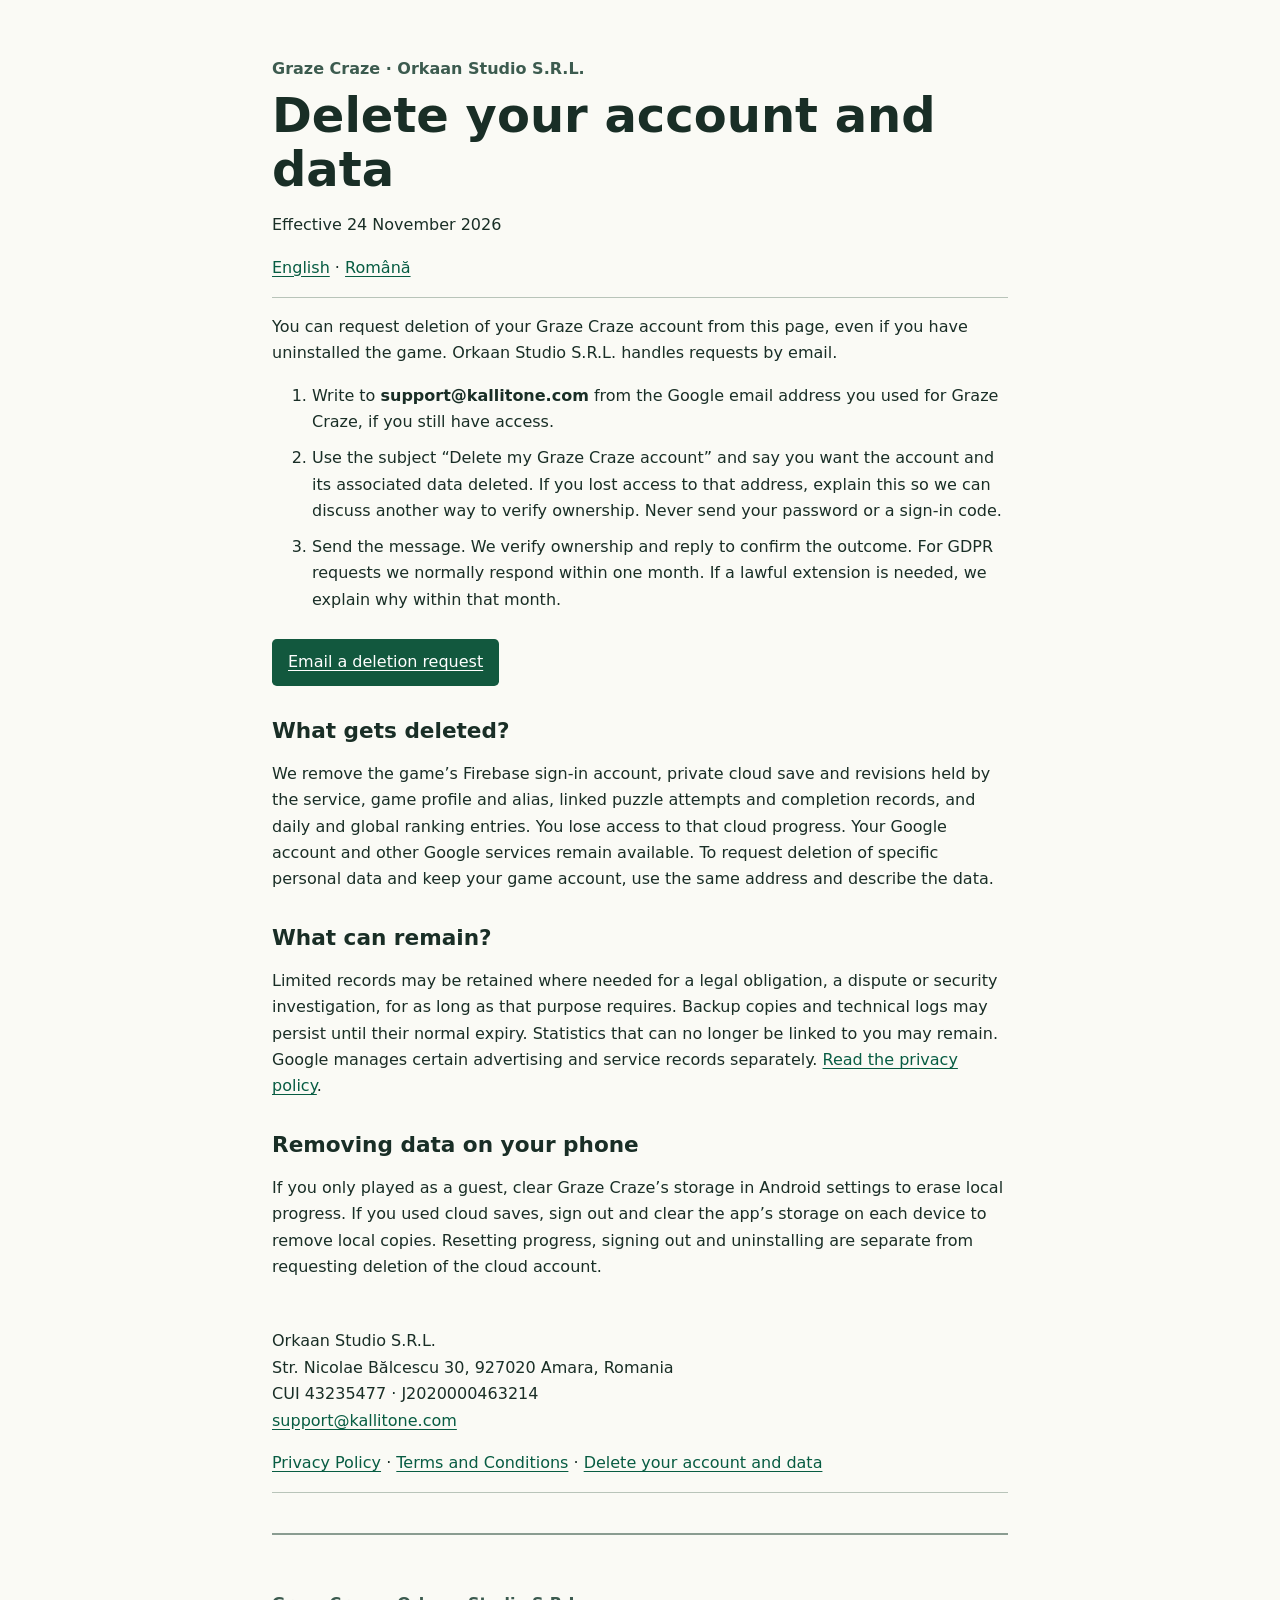
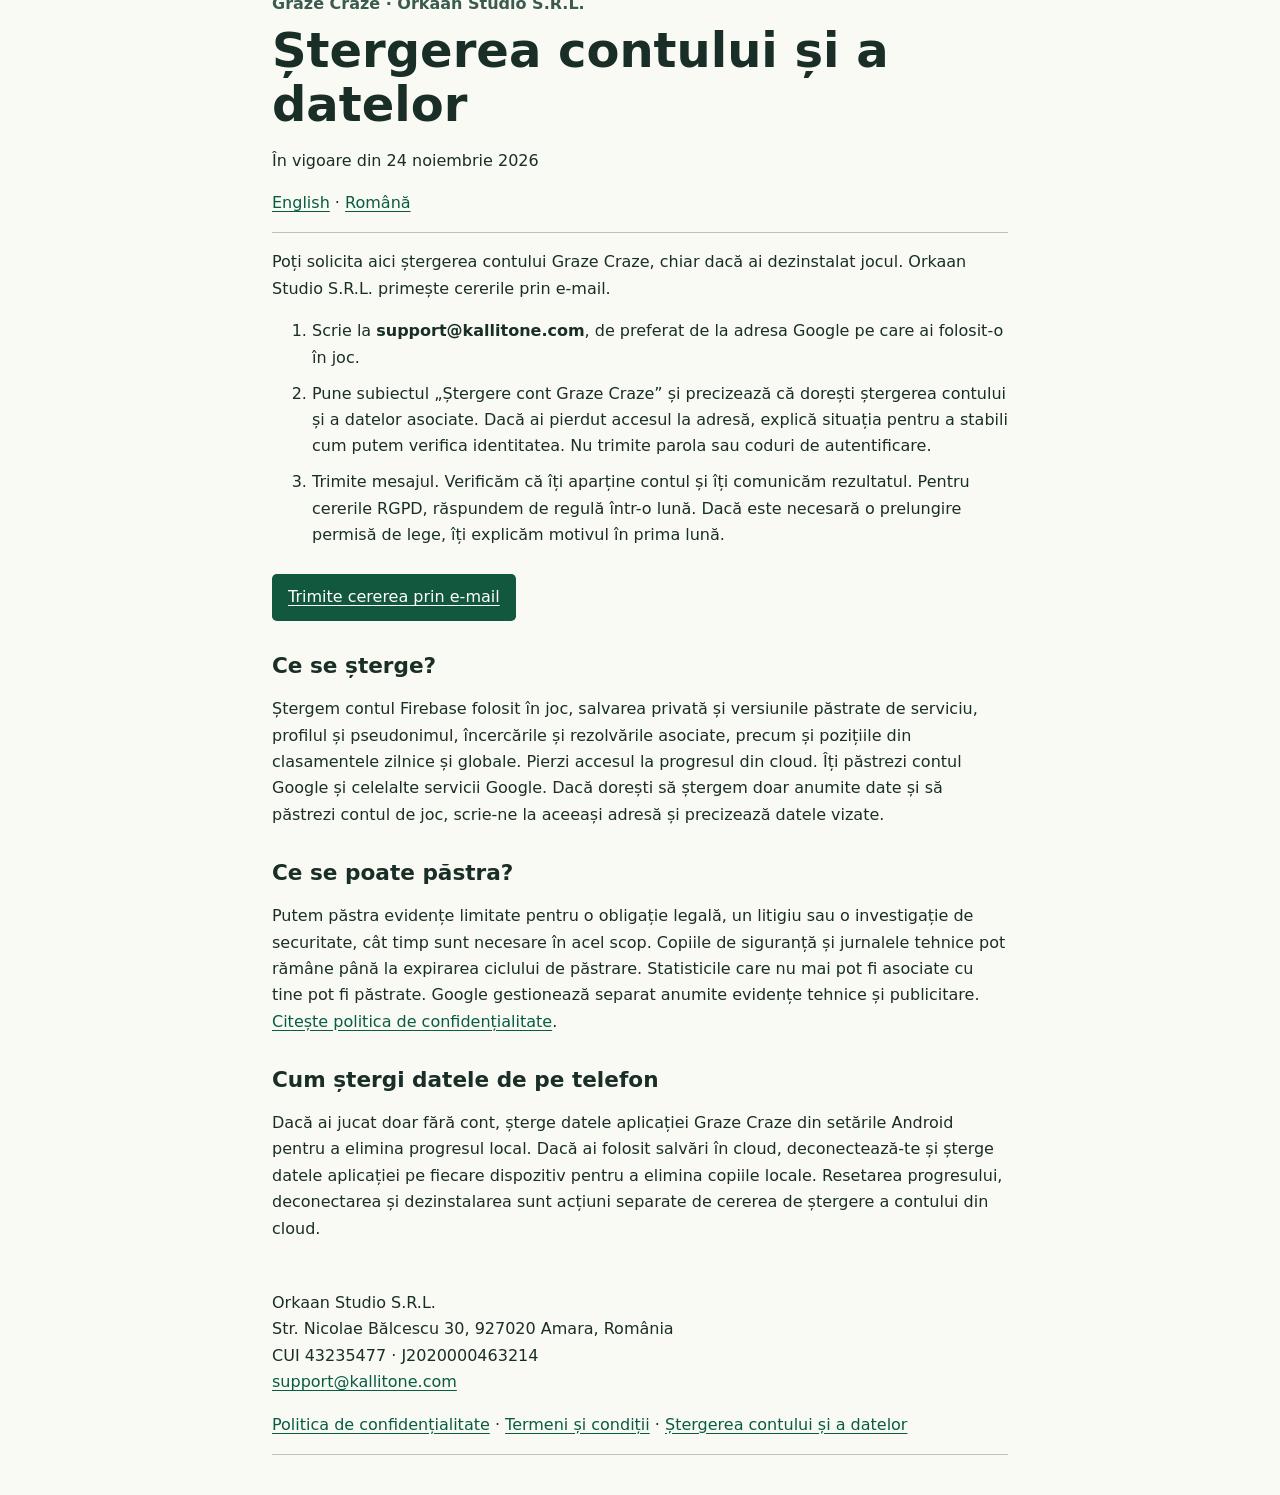
==== graze-craze-legal/delete-account.html @ 272630bd "Add bilingual privacy, terms and account deletion pages for Graze Craze" ====
<!doctype html>
<html lang="en"><head><meta charset="utf-8"><meta name="viewport" content="width=device-width, initial-scale=1"><title>Delete your account and data | Graze Craze</title><link rel="stylesheet" href="legal.css"></head><body><main><article lang="en" id="en"><header><span>Graze Craze · Orkaan Studio S.R.L.</span><h1>Delete your account and data</h1><p>Effective 24 November 2026</p><nav aria-label="Language"><a href="#en" lang="en">English</a> · <a href="#ro" lang="ro">Română</a></nav></header><p>You can request deletion of your Graze Craze account from this page, even if you have uninstalled the game. Orkaan Studio S.R.L. handles requests by email.</p><ol><li>Write to <strong>support@kallitone.com</strong> from the Google email address you used for Graze Craze, if you still have access.</li><li>Use the subject “Delete my Graze Craze account” and say you want the account and its associated data deleted. If you lost access to that address, explain this so we can discuss another way to verify ownership. Never send your password or a sign-in code.</li><li>Send the message. We verify ownership and reply to confirm the outcome. For GDPR requests we normally respond within one month. If a lawful extension is needed, we explain why within that month.</li></ol><p><a class="button" href="mailto:support@kallitone.com?subject=Delete%20my%20Graze%20Craze%20account&amp;body=Please%20delete%20my%20Graze%20Craze%20account%20and%20its%20associated%20data.">Email a deletion request</a></p>
<h2>What gets deleted?</h2><p>We remove the game’s Firebase sign-in account, private cloud save and revisions held by the service, game profile and alias, linked puzzle attempts and completion records, and daily and global ranking entries. You lose access to that cloud progress. Your Google account and other Google services remain available. To request deletion of specific personal data and keep your game account, use the same address and describe the data.</p>
<h2>What can remain?</h2><p>Limited records may be retained where needed for a legal obligation, a dispute or security investigation, for as long as that purpose requires. Backup copies and technical logs may persist until their normal expiry. Statistics that can no longer be linked to you may remain. Google manages certain advertising and service records separately. <a href="privacy.html">Read the privacy policy</a>.</p>
<h2>Removing data on your phone</h2><p>If you only played as a guest, clear Graze Craze’s storage in Android settings to erase local progress. If you used cloud saves, sign out and clear the app’s storage on each device to remove local copies. Resetting progress, signing out and uninstalling are separate from requesting deletion of the cloud account.</p><footer><address>Orkaan Studio S.R.L.<br>Str. Nicolae Bălcescu 30, 927020 Amara, Romania<br>CUI 43235477 · J2020000463214<br><a href="mailto:support@kallitone.com">support@kallitone.com</a></address><nav aria-label="Documents"><a href="privacy.html">Privacy Policy</a> · <a href="terms.html">Terms and Conditions</a> · <a href="delete-account.html">Delete your account and data</a></nav></footer></article>
<article lang="ro" id="ro"><header><span>Graze Craze · Orkaan Studio S.R.L.</span><h1>Ștergerea contului și a datelor</h1><p>În vigoare din 24 noiembrie 2026</p><nav aria-label="Limbă"><a href="#en" lang="en">English</a> · <a href="#ro" lang="ro">Română</a></nav></header><p>Poți solicita aici ștergerea contului Graze Craze, chiar dacă ai dezinstalat jocul. Orkaan Studio S.R.L. primește cererile prin e-mail.</p><ol><li>Scrie la <strong>support@kallitone.com</strong>, de preferat de la adresa Google pe care ai folosit-o în joc.</li><li>Pune subiectul „Ștergere cont Graze Craze” și precizează că dorești ștergerea contului și a datelor asociate. Dacă ai pierdut accesul la adresă, explică situația pentru a stabili cum putem verifica identitatea. Nu trimite parola sau coduri de autentificare.</li><li>Trimite mesajul. Verificăm că îți aparține contul și îți comunicăm rezultatul. Pentru cererile RGPD, răspundem de regulă într-o lună. Dacă este necesară o prelungire permisă de lege, îți explicăm motivul în prima lună.</li></ol><p><a class="button" href="mailto:support@kallitone.com?subject=%C8%98tergere%20cont%20Graze%20Craze&amp;body=Solicit%20%C8%99tergerea%20contului%20meu%20Graze%20Craze%20%C8%99i%20a%20datelor%20asociate.">Trimite cererea prin e-mail</a></p>
<h2>Ce se șterge?</h2><p>Ștergem contul Firebase folosit în joc, salvarea privată și versiunile păstrate de serviciu, profilul și pseudonimul, încercările și rezolvările asociate, precum și pozițiile din clasamentele zilnice și globale. Pierzi accesul la progresul din cloud. Îți păstrezi contul Google și celelalte servicii Google. Dacă dorești să ștergem doar anumite date și să păstrezi contul de joc, scrie-ne la aceeași adresă și precizează datele vizate.</p>
<h2>Ce se poate păstra?</h2><p>Putem păstra evidențe limitate pentru o obligație legală, un litigiu sau o investigație de securitate, cât timp sunt necesare în acel scop. Copiile de siguranță și jurnalele tehnice pot rămâne până la expirarea ciclului de păstrare. Statisticile care nu mai pot fi asociate cu tine pot fi păstrate. Google gestionează separat anumite evidențe tehnice și publicitare. <a href="privacy.html#ro">Citește politica de confidențialitate</a>.</p>
<h2>Cum ștergi datele de pe telefon</h2><p>Dacă ai jucat doar fără cont, șterge datele aplicației Graze Craze din setările Android pentru a elimina progresul local. Dacă ai folosit salvări în cloud, deconectează-te și șterge datele aplicației pe fiecare dispozitiv pentru a elimina copiile locale. Resetarea progresului, deconectarea și dezinstalarea sunt acțiuni separate de cererea de ștergere a contului din cloud.</p><footer><address>Orkaan Studio S.R.L.<br>Str. Nicolae Bălcescu 30, 927020 Amara, România<br>CUI 43235477 · J2020000463214<br><a href="mailto:support@kallitone.com">support@kallitone.com</a></address><nav aria-label="Documente"><a href="privacy.html#ro">Politica de confidențialitate</a> · <a href="terms.html#ro">Termeni și condiții</a> · <a href="delete-account.html#ro">Ștergerea contului și a datelor</a></nav></footer></article></main></body></html>
---- graze-craze-legal/legal.css ----
:root { color-scheme: light; font: 100%/1.65 system-ui, sans-serif; color: #192e26; background: #fafaf5; }
body { margin: 0; }
main { max-width: 46rem; padding: 0 1.25rem; margin: auto; }
article { padding: 2.5rem 0; }
article + article { border-top: 2px solid #8a9c91; }
header, footer { padding: 1rem 0; border-bottom: 1px solid #b8c4b9; }
header span { color: #3c5b4f; font-weight: 600; }
h1 { font-size: clamp(2rem, 6vw, 3rem); margin: .4rem 0; line-height: 1.12; }
h2 { font-size: 1.35rem; margin: 2rem 0 .5rem; line-height: 1.25; }
a { color: #075c42; text-underline-offset: .18em; }
a:focus-visible { outline: 3px solid #a65508; outline-offset: 3px; }
li { padding-bottom: .6rem; }
.button { display: inline-block; background: #12583e; color: white; padding: .65rem 1rem; border-radius: .3rem; }
address { font-style: normal; margin: 1rem 0; }
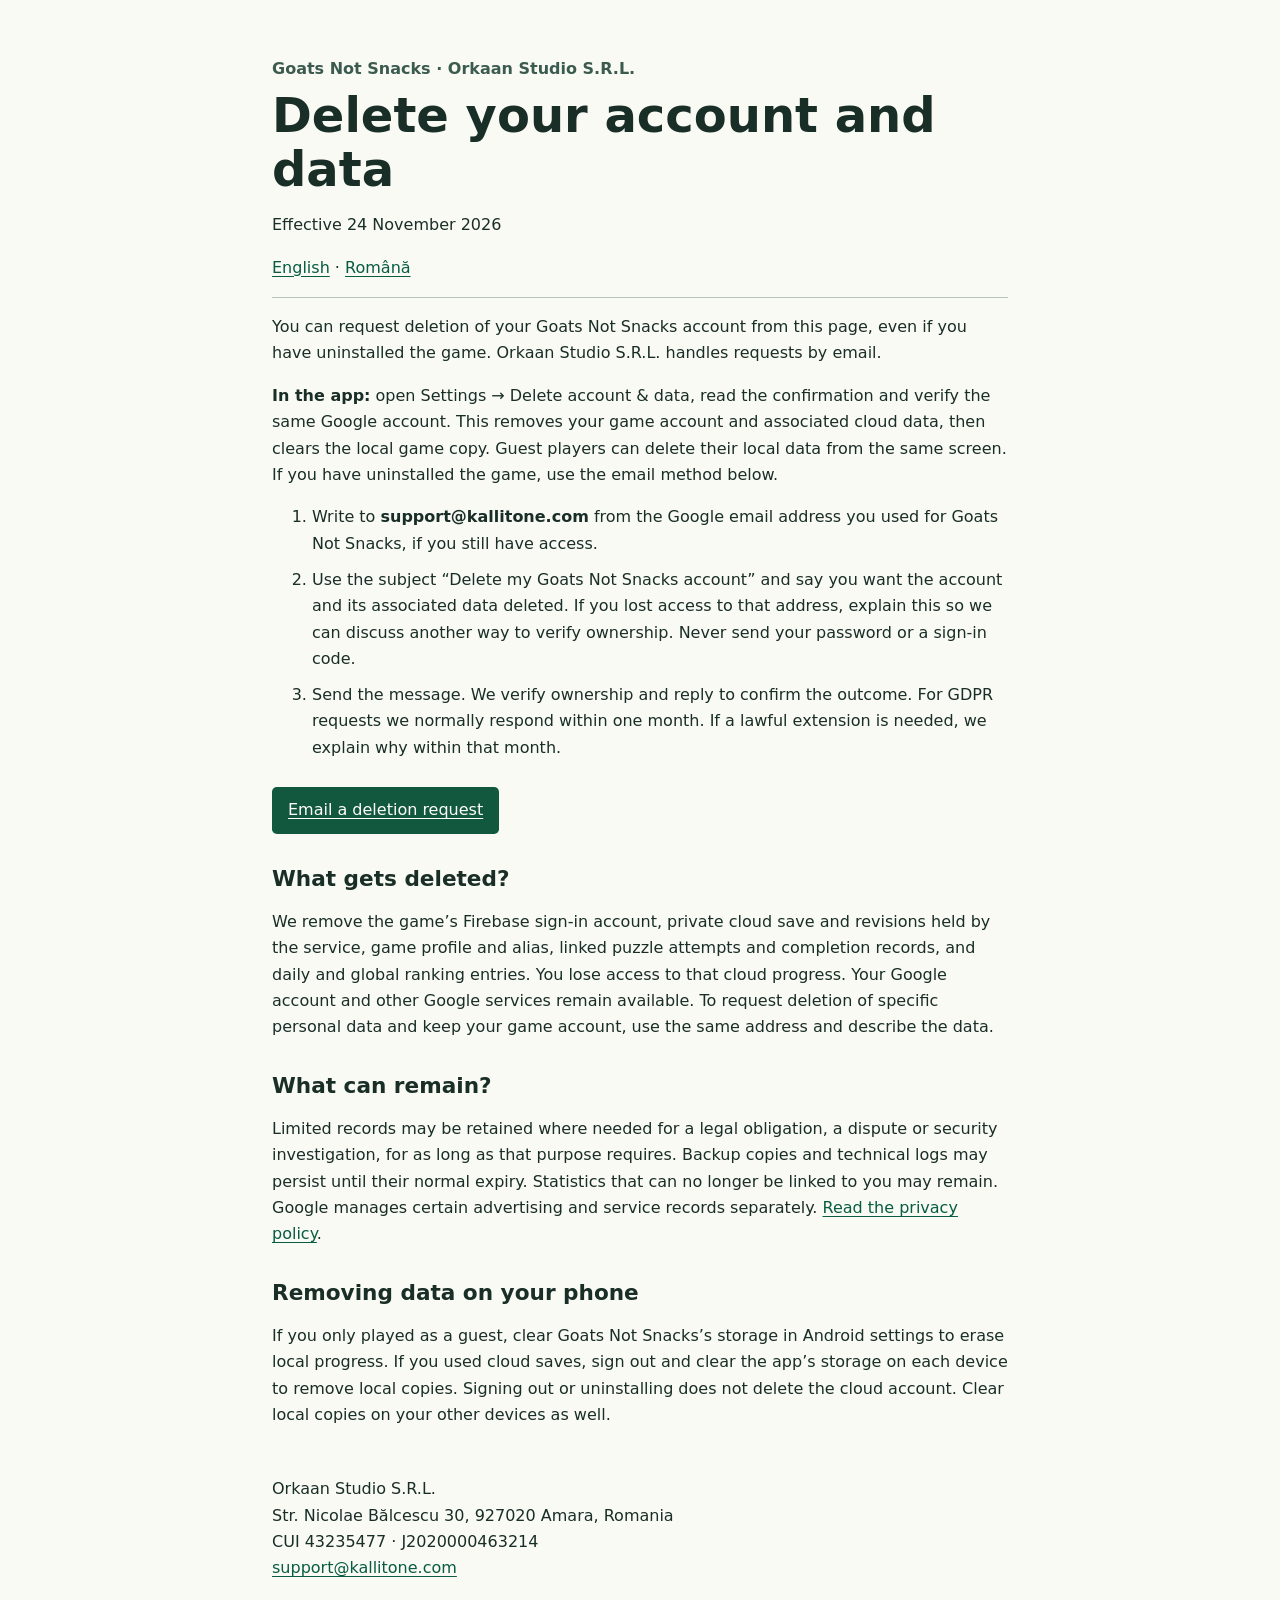
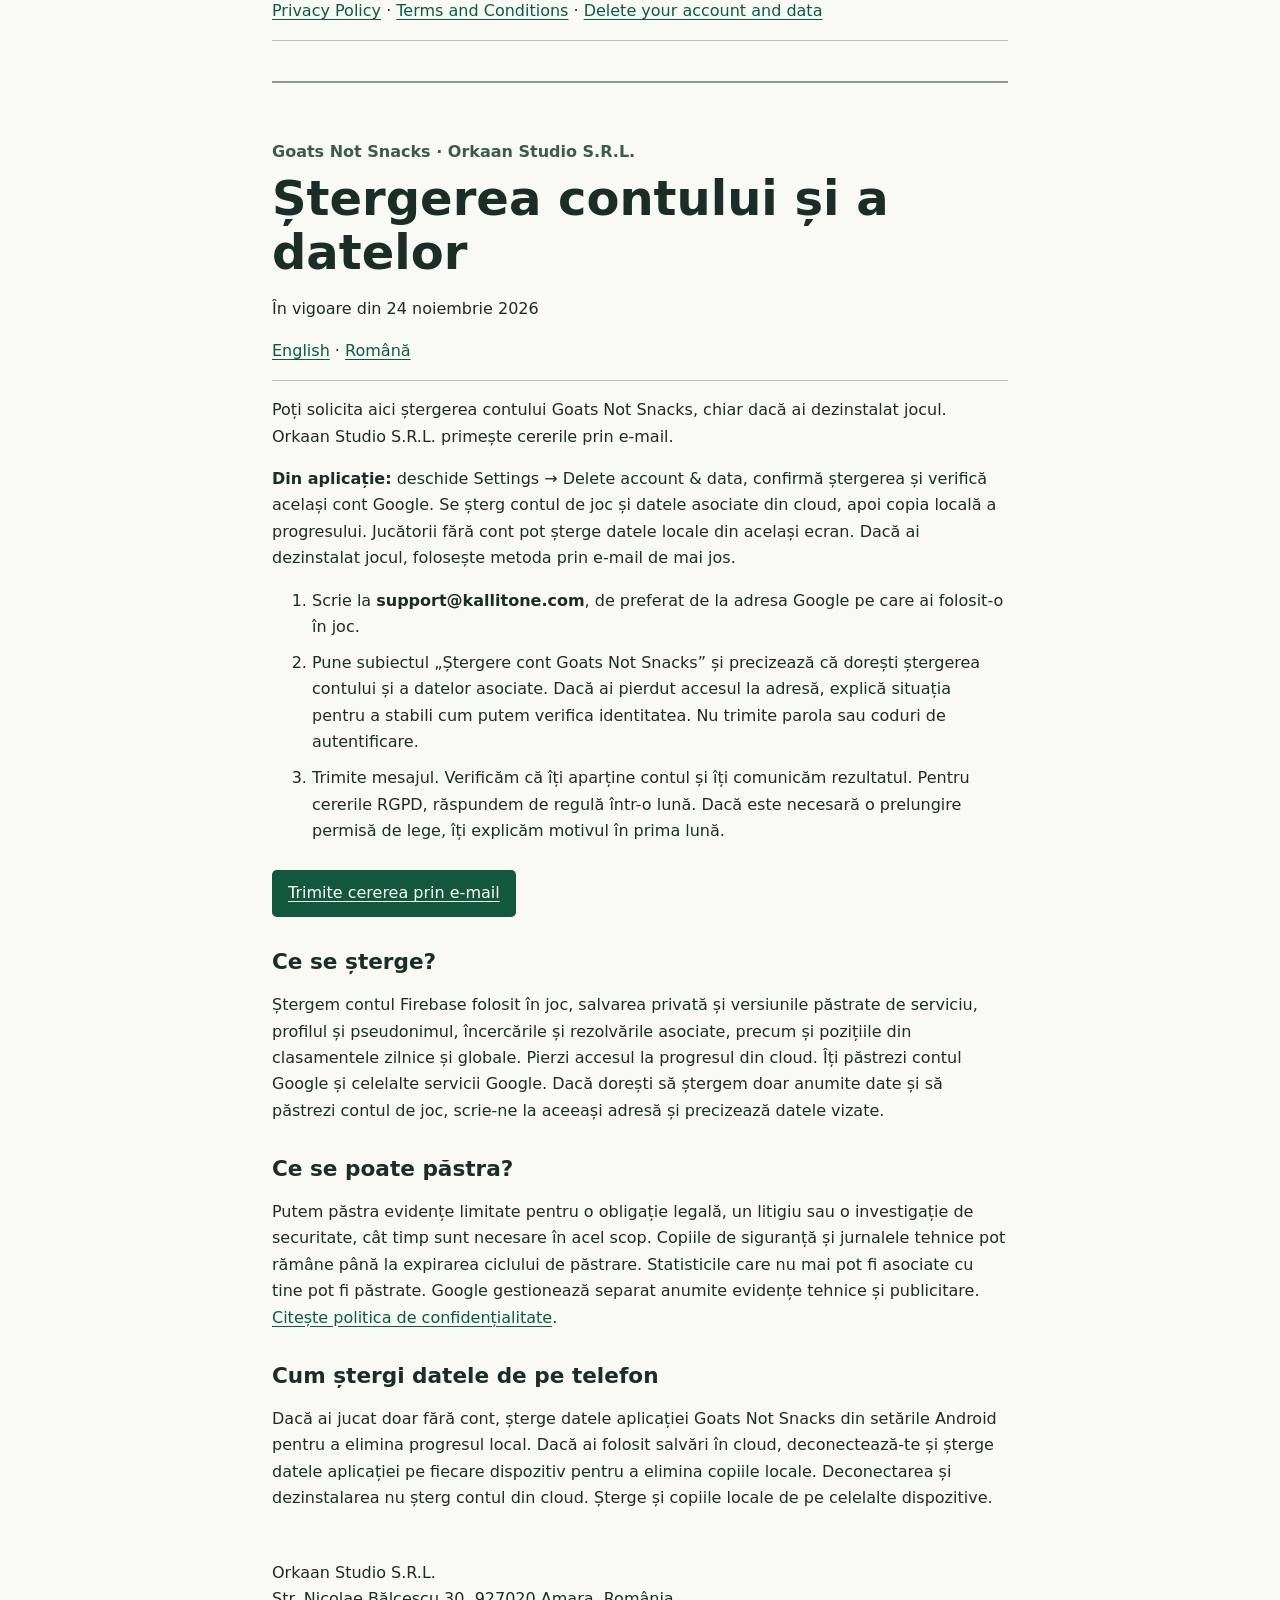
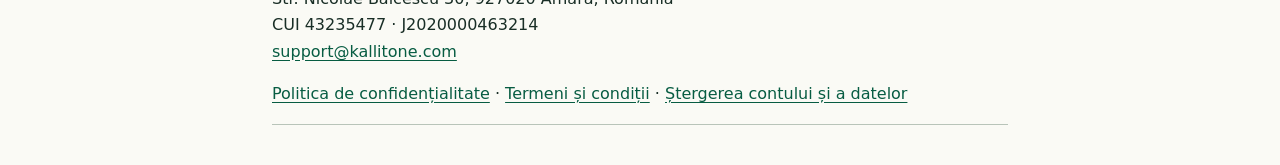
==== commit fd797076: "Rename Graze Craze policies to Goats Not Snacks Keep existing public policy URLs. Document confirmed" ====
--- a/graze-craze-legal/delete-account.html
+++ b/graze-craze-legal/delete-account.html
@@ -1,9 +1,9 @@
 <!doctype html>
-<html lang="en"><head><meta charset="utf-8"><meta name="viewport" content="width=device-width, initial-scale=1"><title>Delete your account and data | Graze Craze</title><link rel="stylesheet" href="legal.css"></head><body><main><article lang="en" id="en"><header><span>Graze Craze · Orkaan Studio S.R.L.</span><h1>Delete your account and data</h1><p>Effective 24 November 2026</p><nav aria-label="Language"><a href="#en" lang="en">English</a> · <a href="#ro" lang="ro">Română</a></nav></header><p>You can request deletion of your Graze Craze account from this page, even if you have uninstalled the game. Orkaan Studio S.R.L. handles requests by email.</p><ol><li>Write to <strong>support@kallitone.com</strong> from the Google email address you used for Graze Craze, if you still have access.</li><li>Use the subject “Delete my Graze Craze account” and say you want the account and its associated data deleted. If you lost access to that address, explain this so we can discuss another way to verify ownership. Never send your password or a sign-in code.</li><li>Send the message. We verify ownership and reply to confirm the outcome. For GDPR requests we normally respond within one month. If a lawful extension is needed, we explain why within that month.</li></ol><p><a class="button" href="mailto:support@kallitone.com?subject=Delete%20my%20Graze%20Craze%20account&amp;body=Please%20delete%20my%20Graze%20Craze%20account%20and%20its%20associated%20data.">Email a deletion request</a></p>
+<html lang="en"><head><meta charset="utf-8"><meta name="viewport" content="width=device-width, initial-scale=1"><title>Delete your account and data | Goats Not Snacks</title><link rel="stylesheet" href="legal.css"></head><body><main><article lang="en" id="en"><header><span>Goats Not Snacks · Orkaan Studio S.R.L.</span><h1>Delete your account and data</h1><p>Effective 24 November 2026</p><nav aria-label="Language"><a href="#en" lang="en">English</a> · <a href="#ro" lang="ro">Română</a></nav></header><p>You can request deletion of your Goats Not Snacks account from this page, even if you have uninstalled the game. Orkaan Studio S.R.L. handles requests by email.</p><p><strong>In the app:</strong> open Settings → Delete account &amp; data, read the confirmation and verify the same Google account. This removes your game account and associated cloud data, then clears the local game copy. Guest players can delete their local data from the same screen. If you have uninstalled the game, use the email method below.</p><ol><li>Write to <strong>support@kallitone.com</strong> from the Google email address you used for Goats Not Snacks, if you still have access.</li><li>Use the subject “Delete my Goats Not Snacks account” and say you want the account and its associated data deleted. If you lost access to that address, explain this so we can discuss another way to verify ownership. Never send your password or a sign-in code.</li><li>Send the message. We verify ownership and reply to confirm the outcome. For GDPR requests we normally respond within one month. If a lawful extension is needed, we explain why within that month.</li></ol><p><a class="button" href="mailto:support@kallitone.com?subject=Delete%20my%20Goats%20Not%20Snacks%20account&amp;body=Please%20delete%20my%20Goats%20Not%20Snacks%20account%20and%20its%20associated%20data.">Email a deletion request</a></p>
 <h2>What gets deleted?</h2><p>We remove the game’s Firebase sign-in account, private cloud save and revisions held by the service, game profile and alias, linked puzzle attempts and completion records, and daily and global ranking entries. You lose access to that cloud progress. Your Google account and other Google services remain available. To request deletion of specific personal data and keep your game account, use the same address and describe the data.</p>
 <h2>What can remain?</h2><p>Limited records may be retained where needed for a legal obligation, a dispute or security investigation, for as long as that purpose requires. Backup copies and technical logs may persist until their normal expiry. Statistics that can no longer be linked to you may remain. Google manages certain advertising and service records separately. <a href="privacy.html">Read the privacy policy</a>.</p>
-<h2>Removing data on your phone</h2><p>If you only played as a guest, clear Graze Craze’s storage in Android settings to erase local progress. If you used cloud saves, sign out and clear the app’s storage on each device to remove local copies. Resetting progress, signing out and uninstalling are separate from requesting deletion of the cloud account.</p><footer><address>Orkaan Studio S.R.L.<br>Str. Nicolae Bălcescu 30, 927020 Amara, Romania<br>CUI 43235477 · J2020000463214<br><a href="mailto:support@kallitone.com">support@kallitone.com</a></address><nav aria-label="Documents"><a href="privacy.html">Privacy Policy</a> · <a href="terms.html">Terms and Conditions</a> · <a href="delete-account.html">Delete your account and data</a></nav></footer></article>
-<article lang="ro" id="ro"><header><span>Graze Craze · Orkaan Studio S.R.L.</span><h1>Ștergerea contului și a datelor</h1><p>În vigoare din 24 noiembrie 2026</p><nav aria-label="Limbă"><a href="#en" lang="en">English</a> · <a href="#ro" lang="ro">Română</a></nav></header><p>Poți solicita aici ștergerea contului Graze Craze, chiar dacă ai dezinstalat jocul. Orkaan Studio S.R.L. primește cererile prin e-mail.</p><ol><li>Scrie la <strong>support@kallitone.com</strong>, de preferat de la adresa Google pe care ai folosit-o în joc.</li><li>Pune subiectul „Ștergere cont Graze Craze” și precizează că dorești ștergerea contului și a datelor asociate. Dacă ai pierdut accesul la adresă, explică situația pentru a stabili cum putem verifica identitatea. Nu trimite parola sau coduri de autentificare.</li><li>Trimite mesajul. Verificăm că îți aparține contul și îți comunicăm rezultatul. Pentru cererile RGPD, răspundem de regulă într-o lună. Dacă este necesară o prelungire permisă de lege, îți explicăm motivul în prima lună.</li></ol><p><a class="button" href="mailto:support@kallitone.com?subject=%C8%98tergere%20cont%20Graze%20Craze&amp;body=Solicit%20%C8%99tergerea%20contului%20meu%20Graze%20Craze%20%C8%99i%20a%20datelor%20asociate.">Trimite cererea prin e-mail</a></p>
+<h2>Removing data on your phone</h2><p>If you only played as a guest, clear Goats Not Snacks’s storage in Android settings to erase local progress. If you used cloud saves, sign out and clear the app’s storage on each device to remove local copies. Signing out or uninstalling does not delete the cloud account. Clear local copies on your other devices as well.</p><footer><address>Orkaan Studio S.R.L.<br>Str. Nicolae Bălcescu 30, 927020 Amara, Romania<br>CUI 43235477 · J2020000463214<br><a href="mailto:support@kallitone.com">support@kallitone.com</a></address><nav aria-label="Documents"><a href="privacy.html">Privacy Policy</a> · <a href="terms.html">Terms and Conditions</a> · <a href="delete-account.html">Delete your account and data</a></nav></footer></article>
+<article lang="ro" id="ro"><header><span>Goats Not Snacks · Orkaan Studio S.R.L.</span><h1>Ștergerea contului și a datelor</h1><p>În vigoare din 24 noiembrie 2026</p><nav aria-label="Limbă"><a href="#en" lang="en">English</a> · <a href="#ro" lang="ro">Română</a></nav></header><p>Poți solicita aici ștergerea contului Goats Not Snacks, chiar dacă ai dezinstalat jocul. Orkaan Studio S.R.L. primește cererile prin e-mail.</p><p><strong>Din aplicație:</strong> deschide Settings → Delete account &amp; data, confirmă ștergerea și verifică același cont Google. Se șterg contul de joc și datele asociate din cloud, apoi copia locală a progresului. Jucătorii fără cont pot șterge datele locale din același ecran. Dacă ai dezinstalat jocul, folosește metoda prin e-mail de mai jos.</p><ol><li>Scrie la <strong>support@kallitone.com</strong>, de preferat de la adresa Google pe care ai folosit-o în joc.</li><li>Pune subiectul „Ștergere cont Goats Not Snacks” și precizează că dorești ștergerea contului și a datelor asociate. Dacă ai pierdut accesul la adresă, explică situația pentru a stabili cum putem verifica identitatea. Nu trimite parola sau coduri de autentificare.</li><li>Trimite mesajul. Verificăm că îți aparține contul și îți comunicăm rezultatul. Pentru cererile RGPD, răspundem de regulă într-o lună. Dacă este necesară o prelungire permisă de lege, îți explicăm motivul în prima lună.</li></ol><p><a class="button" href="mailto:support@kallitone.com?subject=%C8%98tergere%20cont%20Goats%20Not%20Snacks&amp;body=Solicit%20%C8%99tergerea%20contului%20meu%20Goats%20Not%20Snacks%20%C8%99i%20a%20datelor%20asociate.">Trimite cererea prin e-mail</a></p>
 <h2>Ce se șterge?</h2><p>Ștergem contul Firebase folosit în joc, salvarea privată și versiunile păstrate de serviciu, profilul și pseudonimul, încercările și rezolvările asociate, precum și pozițiile din clasamentele zilnice și globale. Pierzi accesul la progresul din cloud. Îți păstrezi contul Google și celelalte servicii Google. Dacă dorești să ștergem doar anumite date și să păstrezi contul de joc, scrie-ne la aceeași adresă și precizează datele vizate.</p>
 <h2>Ce se poate păstra?</h2><p>Putem păstra evidențe limitate pentru o obligație legală, un litigiu sau o investigație de securitate, cât timp sunt necesare în acel scop. Copiile de siguranță și jurnalele tehnice pot rămâne până la expirarea ciclului de păstrare. Statisticile care nu mai pot fi asociate cu tine pot fi păstrate. Google gestionează separat anumite evidențe tehnice și publicitare. <a href="privacy.html#ro">Citește politica de confidențialitate</a>.</p>
-<h2>Cum ștergi datele de pe telefon</h2><p>Dacă ai jucat doar fără cont, șterge datele aplicației Graze Craze din setările Android pentru a elimina progresul local. Dacă ai folosit salvări în cloud, deconectează-te și șterge datele aplicației pe fiecare dispozitiv pentru a elimina copiile locale. Resetarea progresului, deconectarea și dezinstalarea sunt acțiuni separate de cererea de ștergere a contului din cloud.</p><footer><address>Orkaan Studio S.R.L.<br>Str. Nicolae Bălcescu 30, 927020 Amara, România<br>CUI 43235477 · J2020000463214<br><a href="mailto:support@kallitone.com">support@kallitone.com</a></address><nav aria-label="Documente"><a href="privacy.html#ro">Politica de confidențialitate</a> · <a href="terms.html#ro">Termeni și condiții</a> · <a href="delete-account.html#ro">Ștergerea contului și a datelor</a></nav></footer></article></main></body></html>
+<h2>Cum ștergi datele de pe telefon</h2><p>Dacă ai jucat doar fără cont, șterge datele aplicației Goats Not Snacks din setările Android pentru a elimina progresul local. Dacă ai folosit salvări în cloud, deconectează-te și șterge datele aplicației pe fiecare dispozitiv pentru a elimina copiile locale. Deconectarea și dezinstalarea nu șterg contul din cloud. Șterge și copiile locale de pe celelalte dispozitive.</p><footer><address>Orkaan Studio S.R.L.<br>Str. Nicolae Bălcescu 30, 927020 Amara, România<br>CUI 43235477 · J2020000463214<br><a href="mailto:support@kallitone.com">support@kallitone.com</a></address><nav aria-label="Documente"><a href="privacy.html#ro">Politica de confidențialitate</a> · <a href="terms.html#ro">Termeni și condiții</a> · <a href="delete-account.html#ro">Ștergerea contului și a datelor</a></nav></footer></article></main></body></html>
